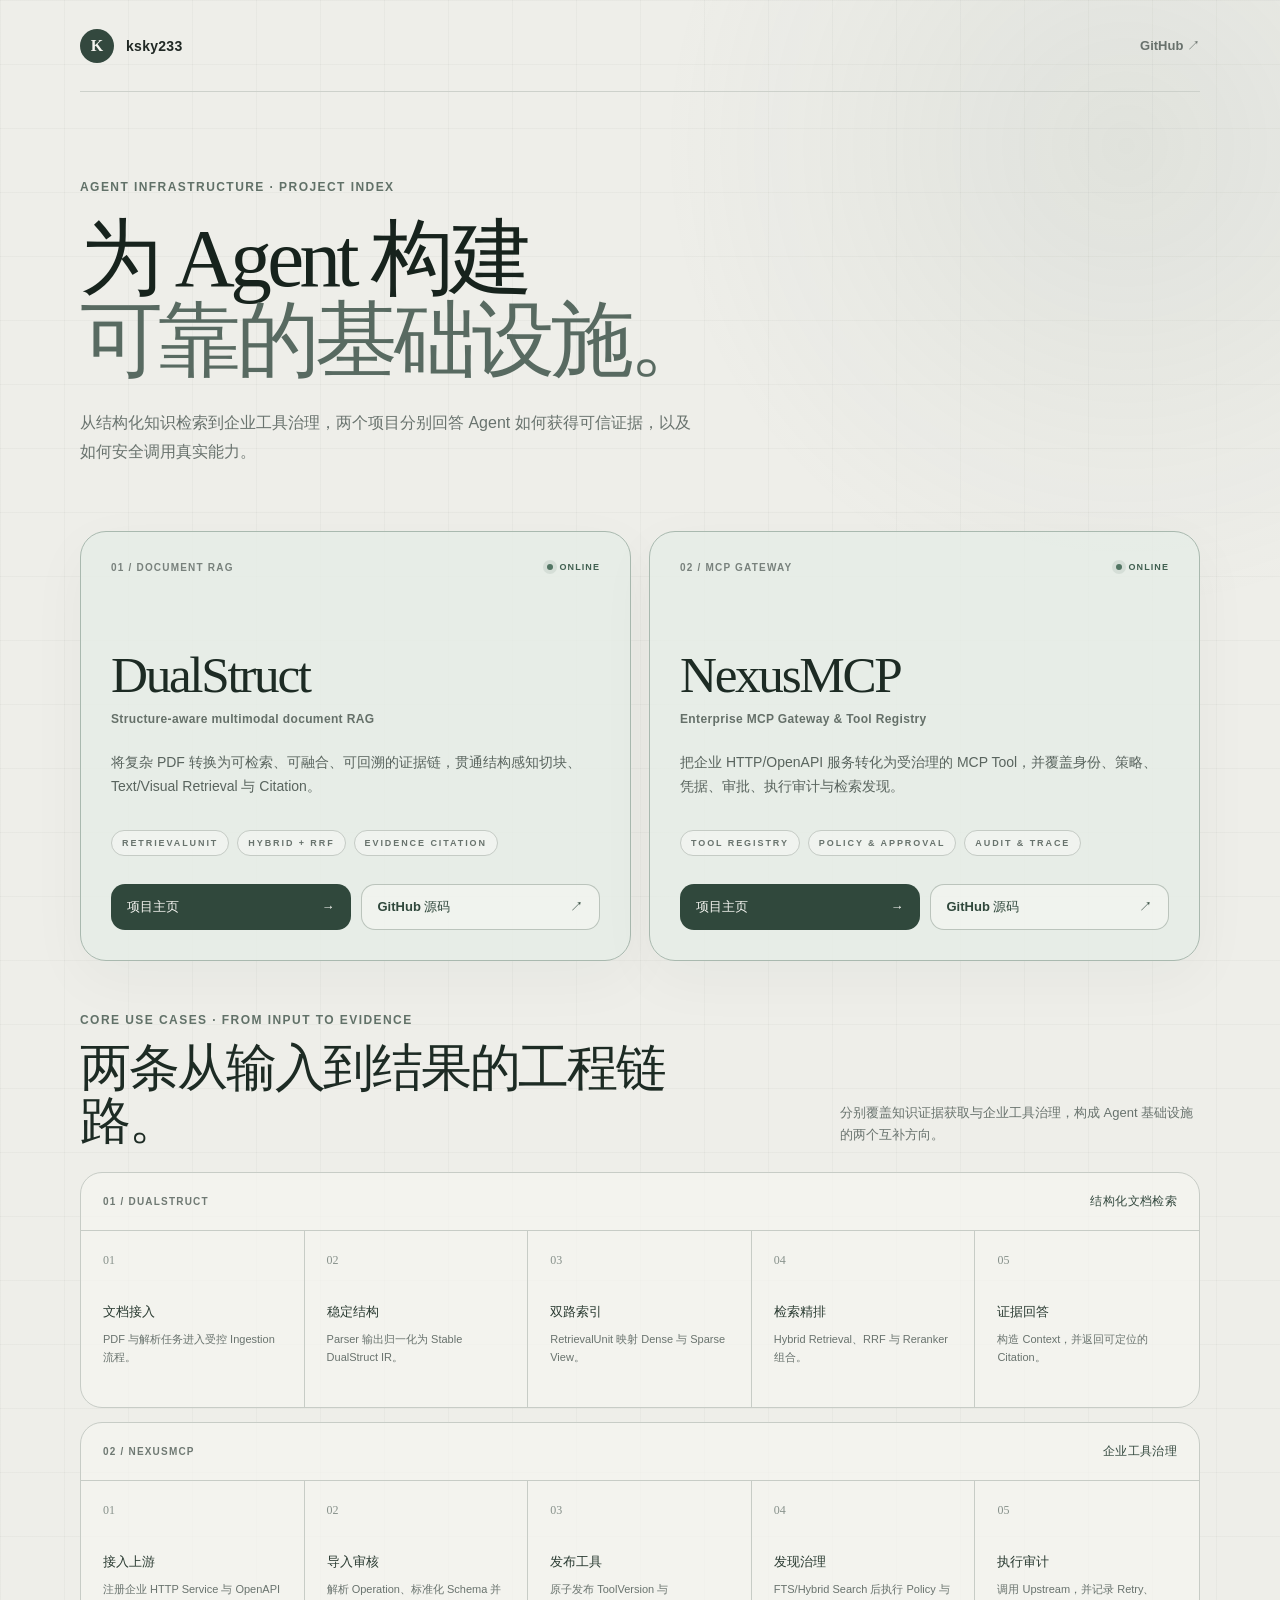
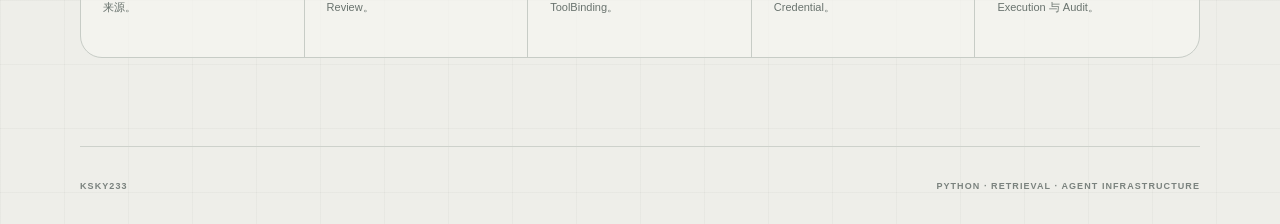
==== index.html @ c390f49a "feat: build Agent infrastructure project landing" ====
<!doctype html>
<html lang="zh-CN">
  <head>
    <meta charset="UTF-8" />
    <meta name="viewport" content="width=device-width, initial-scale=1.0" />
    <meta name="description" content="ksky233 的 Agent Infrastructure 工程项目主页，涵盖结构化知识检索与企业工具治理。" />
    <meta name="theme-color" content="#eeeee9" />
    <meta property="og:title" content="ksky233 · Agent Infrastructure" />
    <meta property="og:description" content="从结构化知识检索到企业工具治理，为 Agent 构建可靠的基础设施。" />
    <meta property="og:type" content="website" />
    <meta property="og:url" content="https://dearloom.me/" />
    <link rel="canonical" href="https://dearloom.me/" />
    <link rel="stylesheet" href="/styles.css" />
    <title>ksky233 · Agent Infrastructure</title>
  </head>
  <body>
    <a class="skip-link" href="#projects">跳转到项目</a>
    <div class="page-shell">
      <header class="site-header">
        <a class="identity" href="/" aria-label="ksky233 首页">
          <span class="identity-mark" aria-hidden="true">K</span>
          <span>ksky233</span>
        </a>
        <a class="quiet-link" href="https://github.com/ksky233" rel="noreferrer" target="_blank">GitHub <span aria-hidden="true">↗</span></a>
      </header>

      <main>
        <section class="hero">
          <p class="eyebrow">AGENT INFRASTRUCTURE · PROJECT INDEX</p>
          <h1>为 Agent 构建<br /><span>可靠的基础设施。</span></h1>
          <p class="hero-copy">从结构化知识检索到企业工具治理，两个项目分别回答 Agent 如何获得可信证据，以及如何安全调用真实能力。</p>
        </section>

        <section id="projects" class="project-grid" aria-label="项目列表">
          <article class="project-card">
            <div class="card-meta">
              <span>01 / DOCUMENT RAG</span>
              <span class="status"><i></i> ONLINE</span>
            </div>
            <div>
              <h2>DualStruct</h2>
              <p class="project-subtitle">Structure-aware multimodal document RAG</p>
              <p class="project-copy">将复杂 PDF 转换为可检索、可融合、可回溯的证据链，贯通结构感知切块、Text/Visual Retrieval 与 Citation。</p>
            </div>
            <ul class="tag-list" aria-label="DualStruct 关键词">
              <li>RetrievalUnit</li>
              <li>Hybrid + RRF</li>
              <li>Evidence Citation</li>
            </ul>
            <div class="project-actions">
              <a class="project-action" href="https://dualstruct.dearloom.me">项目主页 <span aria-hidden="true">→</span></a>
              <a class="project-action project-action-outline" href="https://github.com/ksky233/DualStruct" rel="noreferrer" target="_blank">GitHub 源码 <span aria-hidden="true">↗</span></a>
            </div>
          </article>

          <article class="project-card">
            <div class="card-meta">
              <span>02 / MCP GATEWAY</span>
              <span class="status"><i></i> ONLINE</span>
            </div>
            <div>
              <h2>NexusMCP</h2>
              <p class="project-subtitle">Enterprise MCP Gateway &amp; Tool Registry</p>
              <p class="project-copy">把企业 HTTP/OpenAPI 服务转化为受治理的 MCP Tool，并覆盖身份、策略、凭据、审批、执行审计与检索发现。</p>
            </div>
            <ul class="tag-list" aria-label="NexusMCP 关键词">
              <li>Tool Registry</li>
              <li>Policy &amp; Approval</li>
              <li>Audit &amp; Trace</li>
            </ul>
            <div class="project-actions">
              <a class="project-action" href="https://nexusmcp.dearloom.me">项目主页 <span aria-hidden="true">→</span></a>
              <a class="project-action project-action-outline" href="https://github.com/ksky233/NexusMCP" rel="noreferrer" target="_blank">GitHub 源码 <span aria-hidden="true">↗</span></a>
            </div>
          </article>
        </section>

        <section class="workflow-section" aria-labelledby="workflow-title">
          <div class="workflow-heading">
            <div>
              <p class="eyebrow">CORE USE CASES · FROM INPUT TO EVIDENCE</p>
              <h2 id="workflow-title">两条从输入到结果的工程链路。</h2>
            </div>
            <p>分别覆盖知识证据获取与企业工具治理，构成 Agent 基础设施的两个互补方向。</p>
          </div>

          <article class="workflow-card">
            <div class="workflow-card-header"><span>01 / DUALSTRUCT</span><strong>结构化文档检索</strong></div>
            <ol class="workflow-list">
              <li><span>01</span><strong>文档接入</strong><p>PDF 与解析任务进入受控 Ingestion 流程。</p></li>
              <li><span>02</span><strong>稳定结构</strong><p>Parser 输出归一化为 Stable DualStruct IR。</p></li>
              <li><span>03</span><strong>双路索引</strong><p>RetrievalUnit 映射 Dense 与 Sparse View。</p></li>
              <li><span>04</span><strong>检索精排</strong><p>Hybrid Retrieval、RRF 与 Reranker 组合。</p></li>
              <li><span>05</span><strong>证据回答</strong><p>构造 Context，并返回可定位的 Citation。</p></li>
            </ol>
          </article>

          <article class="workflow-card">
            <div class="workflow-card-header"><span>02 / NEXUSMCP</span><strong>企业工具治理</strong></div>
            <ol class="workflow-list">
              <li><span>01</span><strong>接入上游</strong><p>注册企业 HTTP Service 与 OpenAPI 来源。</p></li>
              <li><span>02</span><strong>导入审核</strong><p>解析 Operation、标准化 Schema 并 Review。</p></li>
              <li><span>03</span><strong>发布工具</strong><p>原子发布 ToolVersion 与 ToolBinding。</p></li>
              <li><span>04</span><strong>发现治理</strong><p>FTS/Hybrid Search 后执行 Policy 与 Credential。</p></li>
              <li><span>05</span><strong>执行审计</strong><p>调用 Upstream，并记录 Retry、Execution 与 Audit。</p></li>
            </ol>
          </article>
        </section>
      </main>

      <footer><span>ksky233</span><span>Python · Retrieval · Agent Infrastructure</span></footer>
    </div>
  </body>
</html>
---- styles.css ----
:root {
  color: #202824;
  background: #eeeee9;
  font-family: Inter, ui-sans-serif, -apple-system, BlinkMacSystemFont, "Segoe UI", sans-serif;
  font-synthesis: none;
  text-rendering: optimizeLegibility;
}

* { box-sizing: border-box; }
html { scroll-behavior: smooth; }

body {
  margin: 0;
  min-width: 320px;
  min-height: 100vh;
  background:
    radial-gradient(circle at 88% 8%, rgba(108, 128, 117, 0.11), transparent 29rem),
    linear-gradient(rgba(40, 53, 46, 0.035) 1px, transparent 1px),
    linear-gradient(90deg, rgba(40, 53, 46, 0.035) 1px, transparent 1px),
    #eeeee9;
  background-size: auto, 4rem 4rem, 4rem 4rem, auto;
}

a { color: inherit; text-decoration: none; }

.skip-link {
  position: fixed;
  top: 12px;
  left: 12px;
  z-index: 10;
  padding: 10px 14px;
  border-radius: 10px;
  color: #f5f5f1;
  background: #30483c;
  transform: translateY(-150%);
  transition: transform 160ms ease;
}

.skip-link:focus { transform: translateY(0); }

.page-shell {
  width: min(1120px, calc(100% - 40px));
  min-height: 100vh;
  margin: 0 auto;
  display: flex;
  flex-direction: column;
}

.site-header {
  min-height: 92px;
  display: flex;
  align-items: center;
  justify-content: space-between;
  border-bottom: 1px solid #cdd1cb;
}

.identity {
  display: inline-flex;
  align-items: center;
  gap: 12px;
  font-size: 14px;
  font-weight: 700;
  letter-spacing: 0.02em;
}

.identity-mark {
  width: 34px;
  height: 34px;
  display: grid;
  place-items: center;
  border-radius: 50%;
  color: #f5f5f0;
  background: #33483e;
  font-family: Georgia, "Times New Roman", serif;
  font-size: 16px;
}

.quiet-link {
  color: #68716c;
  font-size: 13px;
  font-weight: 600;
  transition: color 160ms ease;
}

.quiet-link:hover { color: #263a31; }
main { flex: 1; }
.hero { padding: 88px 0 64px; }

.eyebrow,
.card-meta,
.status,
.tag-list,
footer {
  text-transform: uppercase;
  letter-spacing: 0.12em;
}

.eyebrow {
  margin: 0 0 24px;
  color: #617168;
  font-size: 12px;
  font-weight: 800;
}

h1, h2, p { margin-top: 0; }

h1 {
  max-width: 850px;
  margin-bottom: 28px;
  color: #17231d;
  font-family: Georgia, "Noto Serif SC", "Songti SC", serif;
  font-size: clamp(3rem, 6.5vw, 5.35rem);
  font-weight: 500;
  line-height: 0.98;
  letter-spacing: -0.055em;
}

h1 span { color: #586a61; }

.hero-copy {
  max-width: 620px;
  margin-bottom: 0;
  color: #69736e;
  font-size: 16px;
  line-height: 1.8;
}

.project-grid {
  display: grid;
  grid-template-columns: repeat(2, minmax(0, 1fr));
  gap: 18px;
  padding-bottom: 52px;
}

.project-card {
  min-height: 430px;
  padding: 30px;
  display: flex;
  flex-direction: column;
  border: 1px solid #a9b9af;
  border-radius: 26px;
  background: rgba(230, 237, 231, 0.78);
  box-shadow: 0 18px 60px rgba(32, 46, 39, 0.04);
  transition: transform 180ms ease, border-color 180ms ease, background 180ms ease;
}

.project-card:hover {
  transform: translateY(-3px);
  border-color: #98a69e;
  background: rgba(240, 244, 239, 0.94);
}

.card-meta {
  display: flex;
  align-items: center;
  justify-content: space-between;
  gap: 12px;
  margin-bottom: 72px;
  color: #78817c;
  font-size: 10px;
  font-weight: 800;
}

.status {
  display: inline-flex;
  align-items: center;
  gap: 7px;
  color: #416051;
  font-size: 9px;
  font-weight: 800;
}

.status i {
  width: 6px;
  height: 6px;
  border-radius: 50%;
  background: #527563;
  box-shadow: 0 0 0 4px rgba(82, 117, 99, 0.12);
}

h2 {
  margin-bottom: 8px;
  color: #1d2b24;
  font-family: Georgia, "Times New Roman", serif;
  font-size: clamp(2.1rem, 4vw, 3.4rem);
  font-weight: 500;
  letter-spacing: -0.045em;
}

.project-subtitle {
  margin-bottom: 24px;
  color: #657069;
  font-size: 12px;
  font-weight: 700;
  letter-spacing: 0.03em;
}

.project-copy {
  max-width: 500px;
  margin-bottom: 26px;
  color: #59645e;
  font-size: 14px;
  line-height: 1.75;
}

.tag-list {
  margin: auto 0 28px;
  padding: 0;
  display: flex;
  flex-wrap: wrap;
  gap: 8px;
  list-style: none;
}

.tag-list li {
  padding: 7px 10px;
  border: 1px solid #c5cbc5;
  border-radius: 999px;
  color: #68736d;
  font-size: 9px;
  font-weight: 800;
  background: rgba(250, 250, 247, 0.5);
}

.project-actions {
  display: grid;
  grid-template-columns: 1fr 1fr;
  gap: 10px;
}

.project-action {
  min-height: 46px;
  padding: 0 16px;
  display: flex;
  align-items: center;
  justify-content: space-between;
  border-radius: 14px;
  color: #f5f5f1;
  background: #30483c;
  font-size: 13px;
  font-weight: 700;
  transition: background 160ms ease;
}

.project-action:hover { background: #24382e; }

.project-action-outline {
  border: 1px solid rgba(48, 72, 60, 0.28);
  color: #30483c;
  background: rgba(250, 250, 247, 0.45);
}

.project-action-outline:hover { background: rgba(225, 232, 225, 0.72); }
.error-action { width: min(220px, 100%); }
.workflow-section { padding-bottom: 88px; }

.workflow-heading {
  margin-bottom: 24px;
  display: flex;
  align-items: flex-end;
  justify-content: space-between;
  gap: 48px;
}

.workflow-heading .eyebrow { margin-bottom: 14px; }

.workflow-heading h2 {
  max-width: 650px;
  margin-bottom: 0;
  font-size: clamp(2rem, 4vw, 3.25rem);
  line-height: 1.05;
}

.workflow-heading > p {
  max-width: 360px;
  margin-bottom: 2px;
  color: #69736e;
  font-size: 13px;
  line-height: 1.7;
}

.workflow-card {
  margin-top: 14px;
  overflow: hidden;
  border: 1px solid #c7ccc6;
  border-radius: 22px;
  background: rgba(245, 245, 240, 0.72);
}

.workflow-card-header {
  min-height: 58px;
  padding: 0 22px;
  display: flex;
  align-items: center;
  justify-content: space-between;
  gap: 20px;
  border-bottom: 1px solid #c7ccc6;
  color: #6f7973;
  font-size: 10px;
  font-weight: 800;
  letter-spacing: 0.12em;
}

.workflow-card-header strong {
  color: #33483e;
  font-size: 12px;
  letter-spacing: 0.03em;
}

.workflow-list {
  margin: 0;
  padding: 0;
  display: grid;
  grid-template-columns: repeat(5, minmax(0, 1fr));
  list-style: none;
}

.workflow-list li {
  min-height: 176px;
  padding: 22px;
  border-right: 1px solid #c7ccc6;
}

.workflow-list li:last-child { border-right: 0; }

.workflow-list li > span {
  display: block;
  margin-bottom: 35px;
  color: #88928c;
  font-family: Georgia, "Times New Roman", serif;
  font-size: 12px;
}

.workflow-list li > strong {
  display: block;
  margin-bottom: 9px;
  color: #293a31;
  font-size: 13px;
}

.workflow-list li > p {
  margin-bottom: 0;
  color: #69736e;
  font-size: 11px;
  line-height: 1.65;
}

footer {
  min-height: 78px;
  display: flex;
  align-items: center;
  justify-content: space-between;
  gap: 20px;
  border-top: 1px solid #cdd1cb;
  color: #7a827e;
  font-size: 9px;
  font-weight: 800;
}

@media (max-width: 760px) {
  .page-shell { width: min(100% - 24px, 680px); }
  .site-header { min-height: 76px; }
  .hero { padding: 62px 4px 46px; }
  h1 { font-size: clamp(2.7rem, 14vw, 4.6rem); line-height: 1.02; }
  .project-grid { grid-template-columns: 1fr; padding-bottom: 42px; }
  .project-card { min-height: 390px; padding: 24px; }
  .card-meta { margin-bottom: 54px; }
  .workflow-heading, footer { align-items: flex-start; flex-direction: column; }
  footer { padding: 24px 0; }
  .workflow-section { padding-bottom: 60px; }
  .workflow-heading { gap: 16px; }
  .workflow-list { grid-template-columns: 1fr; }
  .workflow-list li { min-height: auto; padding: 20px; border-right: 0; border-bottom: 1px solid #c7ccc6; }
  .workflow-list li:last-child { border-bottom: 0; }
  .workflow-list li > span { margin-bottom: 16px; }
}

@media (max-width: 460px) {
  .project-actions { grid-template-columns: 1fr; }
}

@media (prefers-reduced-motion: reduce) {
  html { scroll-behavior: auto; }
  *, *::before, *::after { transition-duration: 0.01ms !important; }
}
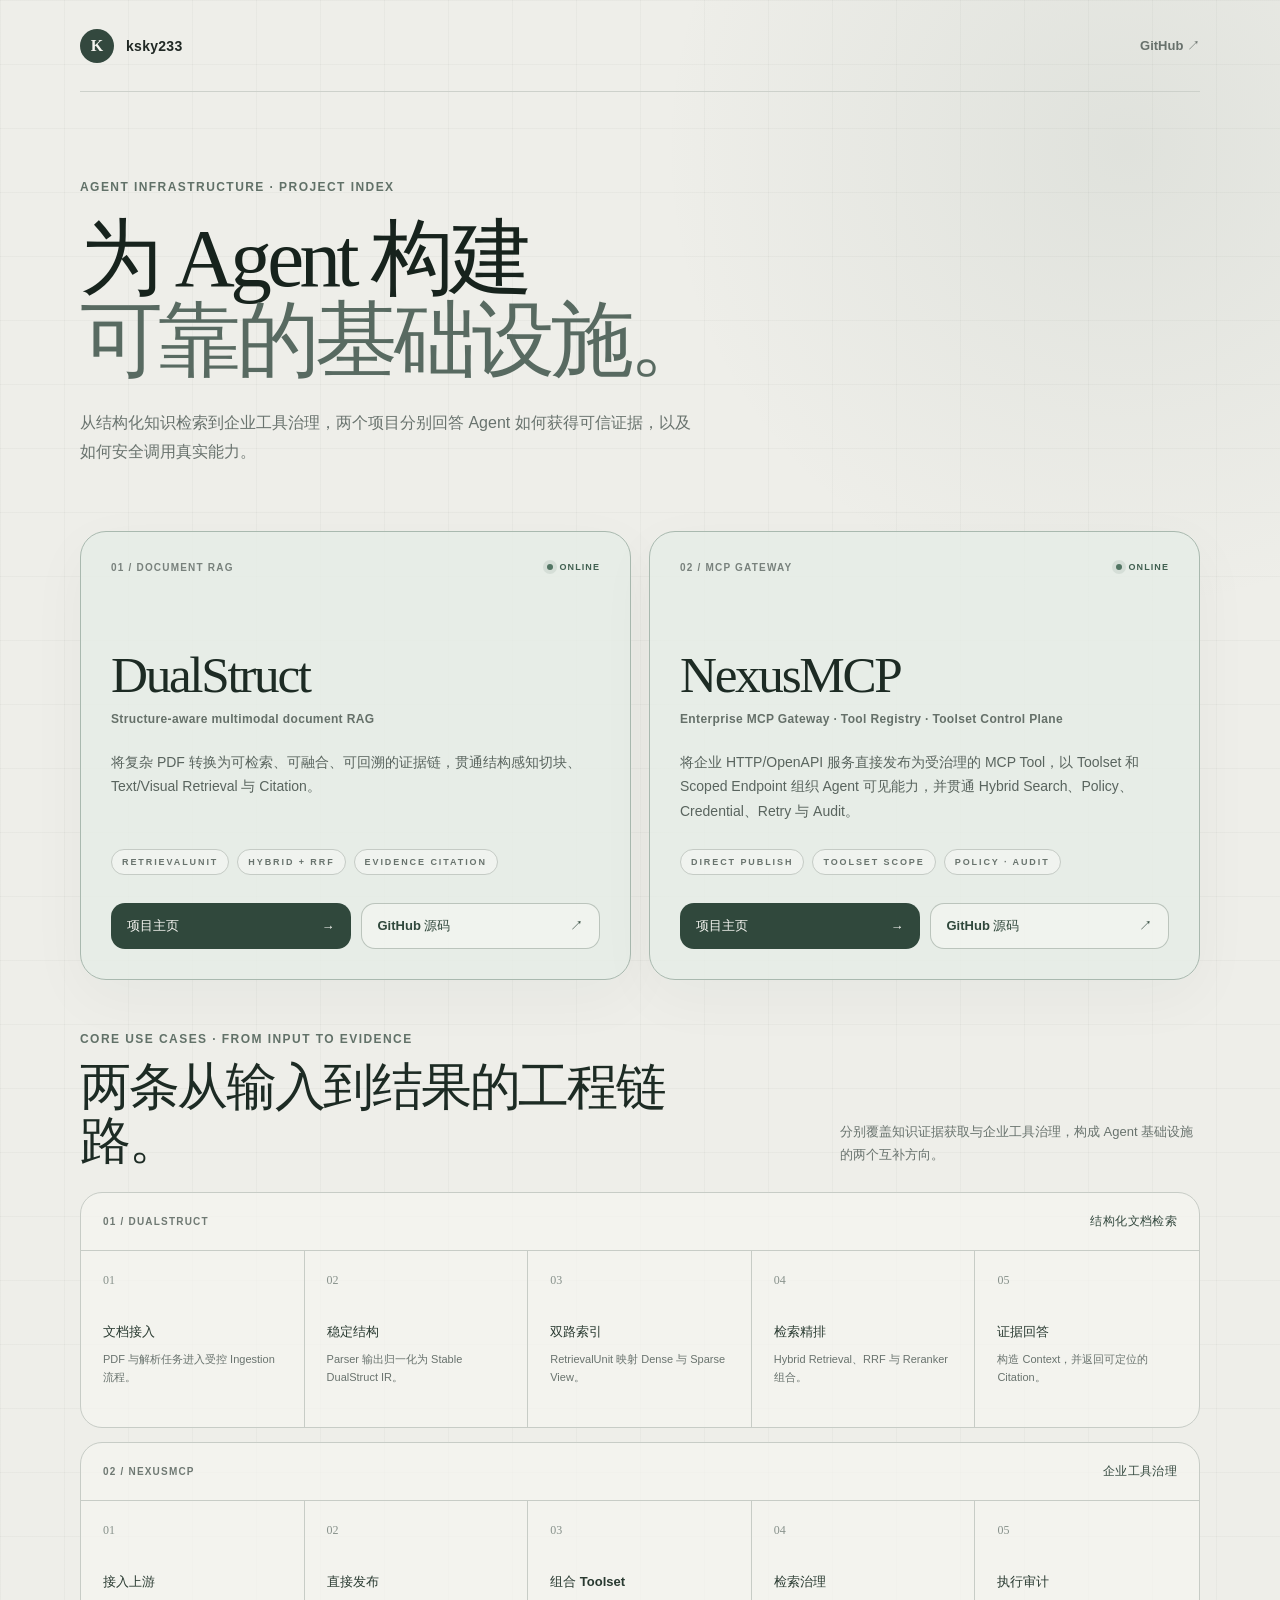
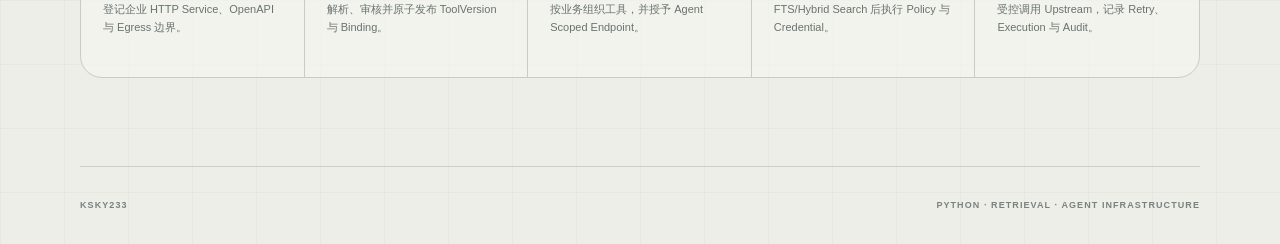
==== commit 48c5bb3d: "content: update NexusMCP project positioning" ====
--- a/index.html
+++ b/index.html
@@ -60,13 +60,13 @@
             </div>
             <div>
               <h2>NexusMCP</h2>
-              <p class="project-subtitle">Enterprise MCP Gateway &amp; Tool Registry</p>
-              <p class="project-copy">把企业 HTTP/OpenAPI 服务转化为受治理的 MCP Tool，并覆盖身份、策略、凭据、审批、执行审计与检索发现。</p>
+              <p class="project-subtitle">Enterprise MCP Gateway · Tool Registry · Toolset Control Plane</p>
+              <p class="project-copy">将企业 HTTP/OpenAPI 服务直接发布为受治理的 MCP Tool，以 Toolset 和 Scoped Endpoint 组织 Agent 可见能力，并贯通 Hybrid Search、Policy、Credential、Retry 与 Audit。</p>
             </div>
             <ul class="tag-list" aria-label="NexusMCP 关键词">
-              <li>Tool Registry</li>
-              <li>Policy &amp; Approval</li>
-              <li>Audit &amp; Trace</li>
+              <li>Direct Publish</li>
+              <li>Toolset Scope</li>
+              <li>Policy · Audit</li>
             </ul>
             <div class="project-actions">
               <a class="project-action" href="https://nexusmcp.dearloom.me">项目主页 <span aria-hidden="true">→</span></a>
@@ -98,11 +98,11 @@
           <article class="workflow-card">
             <div class="workflow-card-header"><span>02 / NEXUSMCP</span><strong>企业工具治理</strong></div>
             <ol class="workflow-list">
-              <li><span>01</span><strong>接入上游</strong><p>注册企业 HTTP Service 与 OpenAPI 来源。</p></li>
-              <li><span>02</span><strong>导入审核</strong><p>解析 Operation、标准化 Schema 并 Review。</p></li>
-              <li><span>03</span><strong>发布工具</strong><p>原子发布 ToolVersion 与 ToolBinding。</p></li>
-              <li><span>04</span><strong>发现治理</strong><p>FTS/Hybrid Search 后执行 Policy 与 Credential。</p></li>
-              <li><span>05</span><strong>执行审计</strong><p>调用 Upstream，并记录 Retry、Execution 与 Audit。</p></li>
+              <li><span>01</span><strong>接入上游</strong><p>登记企业 HTTP Service、OpenAPI 与 Egress 边界。</p></li>
+              <li><span>02</span><strong>直接发布</strong><p>解析、审核并原子发布 ToolVersion 与 Binding。</p></li>
+              <li><span>03</span><strong>组合 Toolset</strong><p>按业务组织工具，并授予 Agent Scoped Endpoint。</p></li>
+              <li><span>04</span><strong>检索治理</strong><p>FTS/Hybrid Search 后执行 Policy 与 Credential。</p></li>
+              <li><span>05</span><strong>执行审计</strong><p>受控调用 Upstream，记录 Retry、Execution 与 Audit。</p></li>
             </ol>
           </article>
         </section>
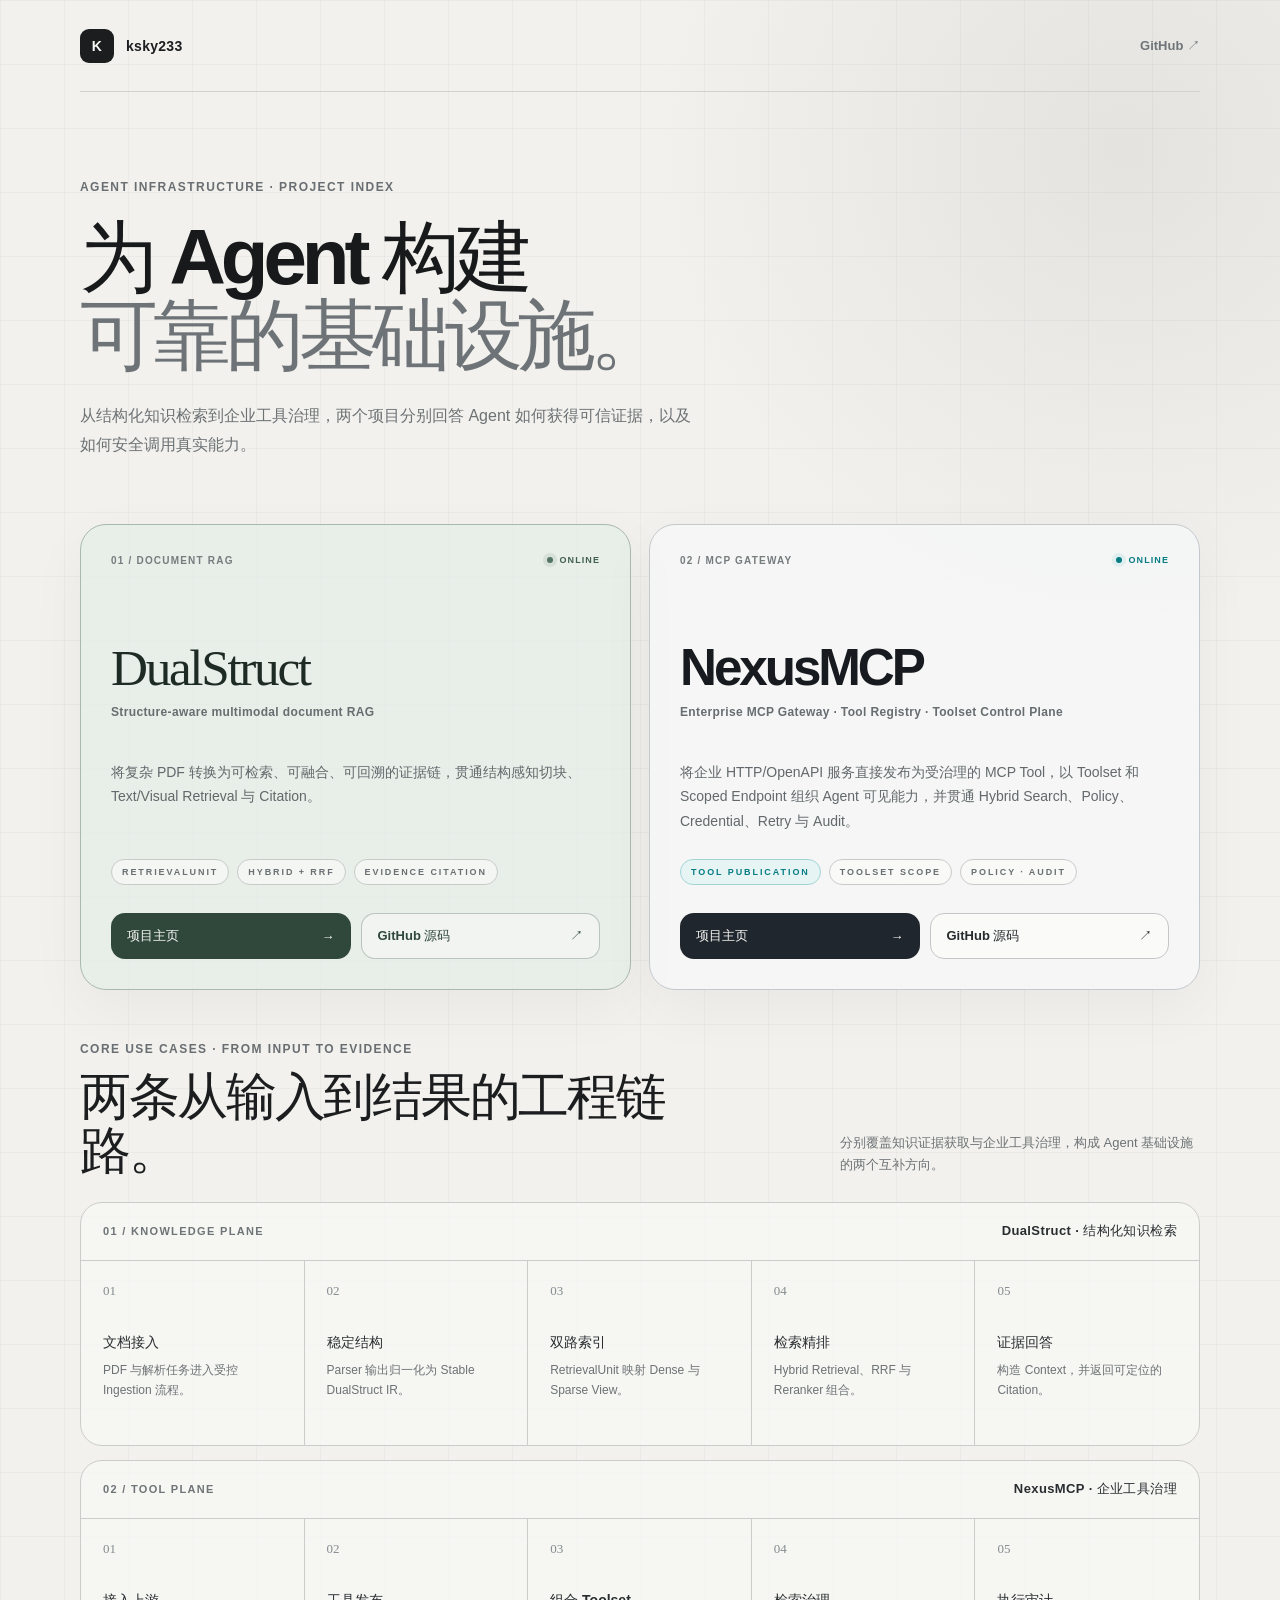
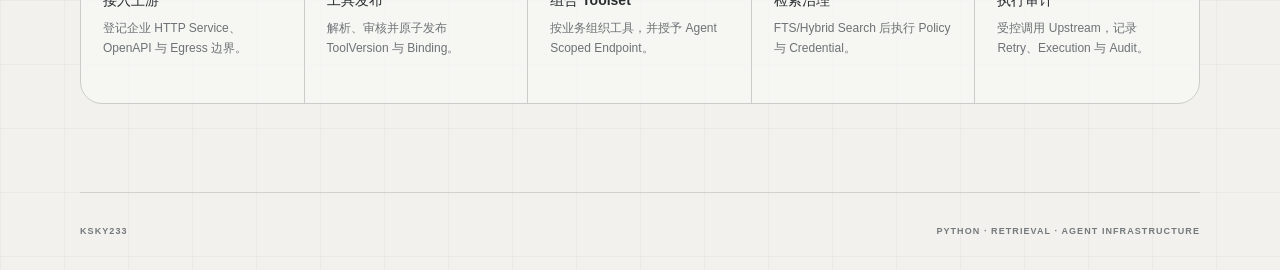
==== commit e594a63f: "style: distinguish portfolio and project identities" ====
--- a/index.html
+++ b/index.html
@@ -10,14 +10,14 @@
     <meta property="og:type" content="website" />
     <meta property="og:url" content="https://dearloom.me/" />
     <link rel="canonical" href="https://dearloom.me/" />
-    <link rel="stylesheet" href="/styles.css" />
+    <link rel="stylesheet" href="./styles.css" />
     <title>ksky233 · Agent Infrastructure</title>
   </head>
   <body>
     <a class="skip-link" href="#projects">跳转到项目</a>
     <div class="page-shell">
       <header class="site-header">
-        <a class="identity" href="/" aria-label="ksky233 首页">
+        <a class="identity" href="./" aria-label="ksky233 首页">
           <span class="identity-mark" aria-hidden="true">K</span>
           <span>ksky233</span>
         </a>
@@ -32,7 +32,7 @@
         </section>
 
         <section id="projects" class="project-grid" aria-label="项目列表">
-          <article class="project-card">
+          <article class="project-card dualstruct-card">
             <div class="card-meta">
               <span>01 / DOCUMENT RAG</span>
               <span class="status"><i></i> ONLINE</span>
@@ -53,7 +53,7 @@
             </div>
           </article>
 
-          <article class="project-card">
+          <article class="project-card nexusmcp-card">
             <div class="card-meta">
               <span>02 / MCP GATEWAY</span>
               <span class="status"><i></i> ONLINE</span>
@@ -64,7 +64,7 @@
               <p class="project-copy">将企业 HTTP/OpenAPI 服务直接发布为受治理的 MCP Tool，以 Toolset 和 Scoped Endpoint 组织 Agent 可见能力，并贯通 Hybrid Search、Policy、Credential、Retry 与 Audit。</p>
             </div>
             <ul class="tag-list" aria-label="NexusMCP 关键词">
-              <li>Direct Publish</li>
+              <li>Tool Publication</li>
               <li>Toolset Scope</li>
               <li>Policy · Audit</li>
             </ul>
@@ -85,7 +85,7 @@
           </div>
 
           <article class="workflow-card">
-            <div class="workflow-card-header"><span>01 / DUALSTRUCT</span><strong>结构化文档检索</strong></div>
+            <div class="workflow-card-header"><span>01 / KNOWLEDGE PLANE</span><strong>DualStruct · 结构化知识检索</strong></div>
             <ol class="workflow-list">
               <li><span>01</span><strong>文档接入</strong><p>PDF 与解析任务进入受控 Ingestion 流程。</p></li>
               <li><span>02</span><strong>稳定结构</strong><p>Parser 输出归一化为 Stable DualStruct IR。</p></li>
@@ -96,10 +96,10 @@
           </article>
 
           <article class="workflow-card">
-            <div class="workflow-card-header"><span>02 / NEXUSMCP</span><strong>企业工具治理</strong></div>
+            <div class="workflow-card-header"><span>02 / TOOL PLANE</span><strong>NexusMCP · 企业工具治理</strong></div>
             <ol class="workflow-list">
               <li><span>01</span><strong>接入上游</strong><p>登记企业 HTTP Service、OpenAPI 与 Egress 边界。</p></li>
-              <li><span>02</span><strong>直接发布</strong><p>解析、审核并原子发布 ToolVersion 与 Binding。</p></li>
+              <li><span>02</span><strong>工具发布</strong><p>解析、审核并原子发布 ToolVersion 与 Binding。</p></li>
               <li><span>03</span><strong>组合 Toolset</strong><p>按业务组织工具，并授予 Agent Scoped Endpoint。</p></li>
               <li><span>04</span><strong>检索治理</strong><p>FTS/Hybrid Search 后执行 Policy 与 Credential。</p></li>
               <li><span>05</span><strong>执行审计</strong><p>受控调用 Upstream，记录 Retry、Execution 与 Audit。</p></li>
--- a/styles.css
+++ b/styles.css
@@ -1,6 +1,6 @@
 :root {
-  color: #202824;
-  background: #eeeee9;
+  color: #1b1d1f;
+  background: #f2f1ed;
   font-family: Inter, ui-sans-serif, -apple-system, BlinkMacSystemFont, "Segoe UI", sans-serif;
   font-synthesis: none;
   text-rendering: optimizeLegibility;
@@ -14,10 +14,10 @@
   min-width: 320px;
   min-height: 100vh;
   background:
-    radial-gradient(circle at 88% 8%, rgba(108, 128, 117, 0.11), transparent 29rem),
-    linear-gradient(rgba(40, 53, 46, 0.035) 1px, transparent 1px),
-    linear-gradient(90deg, rgba(40, 53, 46, 0.035) 1px, transparent 1px),
-    #eeeee9;
+    radial-gradient(circle at 88% 8%, rgba(28, 32, 35, 0.065), transparent 30rem),
+    linear-gradient(rgba(26, 29, 31, 0.032) 1px, transparent 1px),
+    linear-gradient(90deg, rgba(26, 29, 31, 0.032) 1px, transparent 1px),
+    #f2f1ed;
   background-size: auto, 4rem 4rem, 4rem 4rem, auto;
 }
 
@@ -30,8 +30,8 @@
   z-index: 10;
   padding: 10px 14px;
   border-radius: 10px;
-  color: #f5f5f1;
-  background: #30483c;
+  color: #f7f7f4;
+  background: #1b1d1f;
   transform: translateY(-150%);
   transition: transform 160ms ease;
 }
@@ -51,7 +51,7 @@
   display: flex;
   align-items: center;
   justify-content: space-between;
-  border-bottom: 1px solid #cdd1cb;
+  border-bottom: 1px solid #d2d1cc;
 }
 
 .identity {
@@ -68,21 +68,21 @@
   height: 34px;
   display: grid;
   place-items: center;
-  border-radius: 50%;
-  color: #f5f5f0;
-  background: #33483e;
-  font-family: Georgia, "Times New Roman", serif;
-  font-size: 16px;
+  border-radius: 9px;
+  color: #f7f7f4;
+  background: #1b1d1f;
+  font-size: 14px;
+  font-weight: 800;
 }
 
 .quiet-link {
-  color: #68716c;
+  color: #707579;
   font-size: 13px;
   font-weight: 600;
   transition: color 160ms ease;
 }
 
-.quiet-link:hover { color: #263a31; }
+.quiet-link:hover { color: #17191b; }
 main { flex: 1; }
 .hero { padding: 88px 0 64px; }
 
@@ -97,7 +97,7 @@
 
 .eyebrow {
   margin: 0 0 24px;
-  color: #617168;
+  color: #696e72;
   font-size: 12px;
   font-weight: 800;
 }
@@ -107,20 +107,19 @@
 h1 {
   max-width: 850px;
   margin-bottom: 28px;
-  color: #17231d;
-  font-family: Georgia, "Noto Serif SC", "Songti SC", serif;
-  font-size: clamp(3rem, 6.5vw, 5.35rem);
-  font-weight: 500;
-  line-height: 0.98;
-  letter-spacing: -0.055em;
-}
-
-h1 span { color: #586a61; }
+  color: #17191b;
+  font-size: clamp(3rem, 6.1vw, 5.15rem);
+  font-weight: 680;
+  line-height: 1;
+  letter-spacing: -0.065em;
+}
+
+h1 span { color: #6d7377; }
 
 .hero-copy {
   max-width: 620px;
   margin-bottom: 0;
-  color: #69736e;
+  color: #6d7275;
   font-size: 16px;
   line-height: 1.8;
 }
@@ -133,21 +132,43 @@
 }
 
 .project-card {
+  position: relative;
   min-height: 430px;
   padding: 30px;
   display: flex;
   flex-direction: column;
-  border: 1px solid #a9b9af;
+  overflow: hidden;
+  border: 1px solid #c9c9c5;
   border-radius: 26px;
-  background: rgba(230, 237, 231, 0.78);
-  box-shadow: 0 18px 60px rgba(32, 46, 39, 0.04);
+  background: rgba(248, 248, 245, 0.78);
+  box-shadow: 0 18px 60px rgba(24, 27, 29, 0.045);
   transition: transform 180ms ease, border-color 180ms ease, background 180ms ease;
 }
 
 .project-card:hover {
   transform: translateY(-3px);
-  border-color: #98a69e;
+  border-color: #aeb1b2;
+  background: rgba(250, 250, 248, 0.95);
+}
+
+.dualstruct-card {
+  border-color: #a9b9af;
+  background: rgba(230, 237, 231, 0.78);
+}
+
+.dualstruct-card:hover {
+  border-color: #8fa397;
   background: rgba(240, 244, 239, 0.94);
+}
+
+.nexusmcp-card {
+  border-color: #c4c9cd;
+  background: rgba(245, 247, 247, 0.9);
+}
+
+.nexusmcp-card:hover {
+  border-color: #aeb6bc;
+  background: #fafbfa;
 }
 
 .card-meta {
@@ -156,7 +177,7 @@
   justify-content: space-between;
   gap: 12px;
   margin-bottom: 72px;
-  color: #78817c;
+  color: #767b7e;
   font-size: 10px;
   font-weight: 800;
 }
@@ -165,7 +186,7 @@
   display: inline-flex;
   align-items: center;
   gap: 7px;
-  color: #416051;
+  color: #666c70;
   font-size: 9px;
   font-weight: 800;
 }
@@ -174,22 +195,35 @@
   width: 6px;
   height: 6px;
   border-radius: 50%;
-  background: #527563;
-  box-shadow: 0 0 0 4px rgba(82, 117, 99, 0.12);
+  background: #70777c;
+  box-shadow: 0 0 0 4px rgba(112, 119, 124, 0.11);
 }
 
 h2 {
   margin-bottom: 8px;
+  color: #1b1d1f;
+  font-size: clamp(2.1rem, 4vw, 3.4rem);
+  font-weight: 650;
+  letter-spacing: -0.045em;
+}
+
+.dualstruct-card h2 {
   color: #1d2b24;
   font-family: Georgia, "Times New Roman", serif;
-  font-size: clamp(2.1rem, 4vw, 3.4rem);
   font-weight: 500;
-  letter-spacing: -0.045em;
+}
+
+.nexusmcp-card h2 {
+  color: #171a1f;
+  font-family: Inter, ui-sans-serif, -apple-system, BlinkMacSystemFont, "Segoe UI", sans-serif;
+  font-weight: 720;
+  letter-spacing: -0.06em;
 }
 
 .project-subtitle {
+  min-height: 2.6em;
   margin-bottom: 24px;
-  color: #657069;
+  color: #676d70;
   font-size: 12px;
   font-weight: 700;
   letter-spacing: 0.03em;
@@ -198,7 +232,7 @@
 .project-copy {
   max-width: 500px;
   margin-bottom: 26px;
-  color: #59645e;
+  color: #62686b;
   font-size: 14px;
   line-height: 1.75;
 }
@@ -214,12 +248,12 @@
 
 .tag-list li {
   padding: 7px 10px;
-  border: 1px solid #c5cbc5;
+  border: 1px solid #c9cbca;
   border-radius: 999px;
-  color: #68736d;
+  color: #696f72;
   font-size: 9px;
   font-weight: 800;
-  background: rgba(250, 250, 247, 0.5);
+  background: rgba(252, 252, 250, 0.62);
 }
 
 .project-actions {
@@ -235,22 +269,35 @@
   align-items: center;
   justify-content: space-between;
   border-radius: 14px;
-  color: #f5f5f1;
-  background: #30483c;
+  color: #f7f7f4;
+  background: #1b1d1f;
   font-size: 13px;
   font-weight: 700;
   transition: background 160ms ease;
 }
 
-.project-action:hover { background: #24382e; }
+.project-action:hover { background: #090a0b; }
 
 .project-action-outline {
-  border: 1px solid rgba(48, 72, 60, 0.28);
-  color: #30483c;
-  background: rgba(250, 250, 247, 0.45);
-}
-
-.project-action-outline:hover { background: rgba(225, 232, 225, 0.72); }
+  border: 1px solid #c4c7c8;
+  color: #272b2e;
+  background: rgba(252, 252, 250, 0.7);
+}
+
+.project-action-outline:hover { background: #e9eae8; }
+
+.dualstruct-card .status { color: #416051; }
+.dualstruct-card .status i { background: #527563; box-shadow: 0 0 0 4px rgba(82, 117, 99, 0.12); }
+.dualstruct-card .project-action:not(.project-action-outline) { background: #30483c; }
+.dualstruct-card .project-action:not(.project-action-outline):hover { background: #24382e; }
+.dualstruct-card .project-action-outline { border-color: rgba(48, 72, 60, 0.28); color: #30483c; background: rgba(250, 250, 247, 0.5); }
+.dualstruct-card .project-action-outline:hover { background: rgba(225, 232, 225, 0.72); }
+
+.nexusmcp-card .status { color: #087d84; }
+.nexusmcp-card .status i { background: #087d84; box-shadow: 0 0 0 4px rgba(155, 211, 214, 0.24); }
+.nexusmcp-card .tag-list li:first-child { border-color: #a2d4d6; color: #087d84; background: #e7f4f4; }
+.nexusmcp-card .project-action:not(.project-action-outline) { background: #20262d; }
+.nexusmcp-card .project-action:not(.project-action-outline):hover { background: #111419; }
 .error-action { width: min(220px, 100%); }
 .workflow-section { padding-bottom: 88px; }
 
@@ -274,7 +321,7 @@
 .workflow-heading > p {
   max-width: 360px;
   margin-bottom: 2px;
-  color: #69736e;
+  color: #6d7275;
   font-size: 13px;
   line-height: 1.7;
 }
@@ -282,9 +329,9 @@
 .workflow-card {
   margin-top: 14px;
   overflow: hidden;
-  border: 1px solid #c7ccc6;
+  border: 1px solid #cccdca;
   border-radius: 22px;
-  background: rgba(245, 245, 240, 0.72);
+  background: rgba(248, 248, 245, 0.78);
 }
 
 .workflow-card-header {
@@ -294,16 +341,16 @@
   align-items: center;
   justify-content: space-between;
   gap: 20px;
-  border-bottom: 1px solid #c7ccc6;
-  color: #6f7973;
-  font-size: 10px;
+  border-bottom: 1px solid #cccdca;
+  color: #6f7477;
+  font-size: 11px;
   font-weight: 800;
   letter-spacing: 0.12em;
 }
 
 .workflow-card-header strong {
-  color: #33483e;
-  font-size: 12px;
+  color: #292d30;
+  font-size: 13px;
   letter-spacing: 0.03em;
 }
 
@@ -316,9 +363,9 @@
 }
 
 .workflow-list li {
-  min-height: 176px;
+  min-height: 184px;
   padding: 22px;
-  border-right: 1px solid #c7ccc6;
+  border-right: 1px solid #cccdca;
 }
 
 .workflow-list li:last-child { border-right: 0; }
@@ -326,22 +373,22 @@
 .workflow-list li > span {
   display: block;
   margin-bottom: 35px;
-  color: #88928c;
+  color: #858b8f;
   font-family: Georgia, "Times New Roman", serif;
-  font-size: 12px;
+  font-size: 13px;
 }
 
 .workflow-list li > strong {
   display: block;
   margin-bottom: 9px;
-  color: #293a31;
-  font-size: 13px;
+  color: #292d30;
+  font-size: 14px;
 }
 
 .workflow-list li > p {
   margin-bottom: 0;
-  color: #69736e;
-  font-size: 11px;
+  color: #6d7275;
+  font-size: 12px;
   line-height: 1.65;
 }
 
@@ -351,8 +398,8 @@
   align-items: center;
   justify-content: space-between;
   gap: 20px;
-  border-top: 1px solid #cdd1cb;
-  color: #7a827e;
+  border-top: 1px solid #d2d1cc;
+  color: #74797c;
   font-size: 9px;
   font-weight: 800;
 }
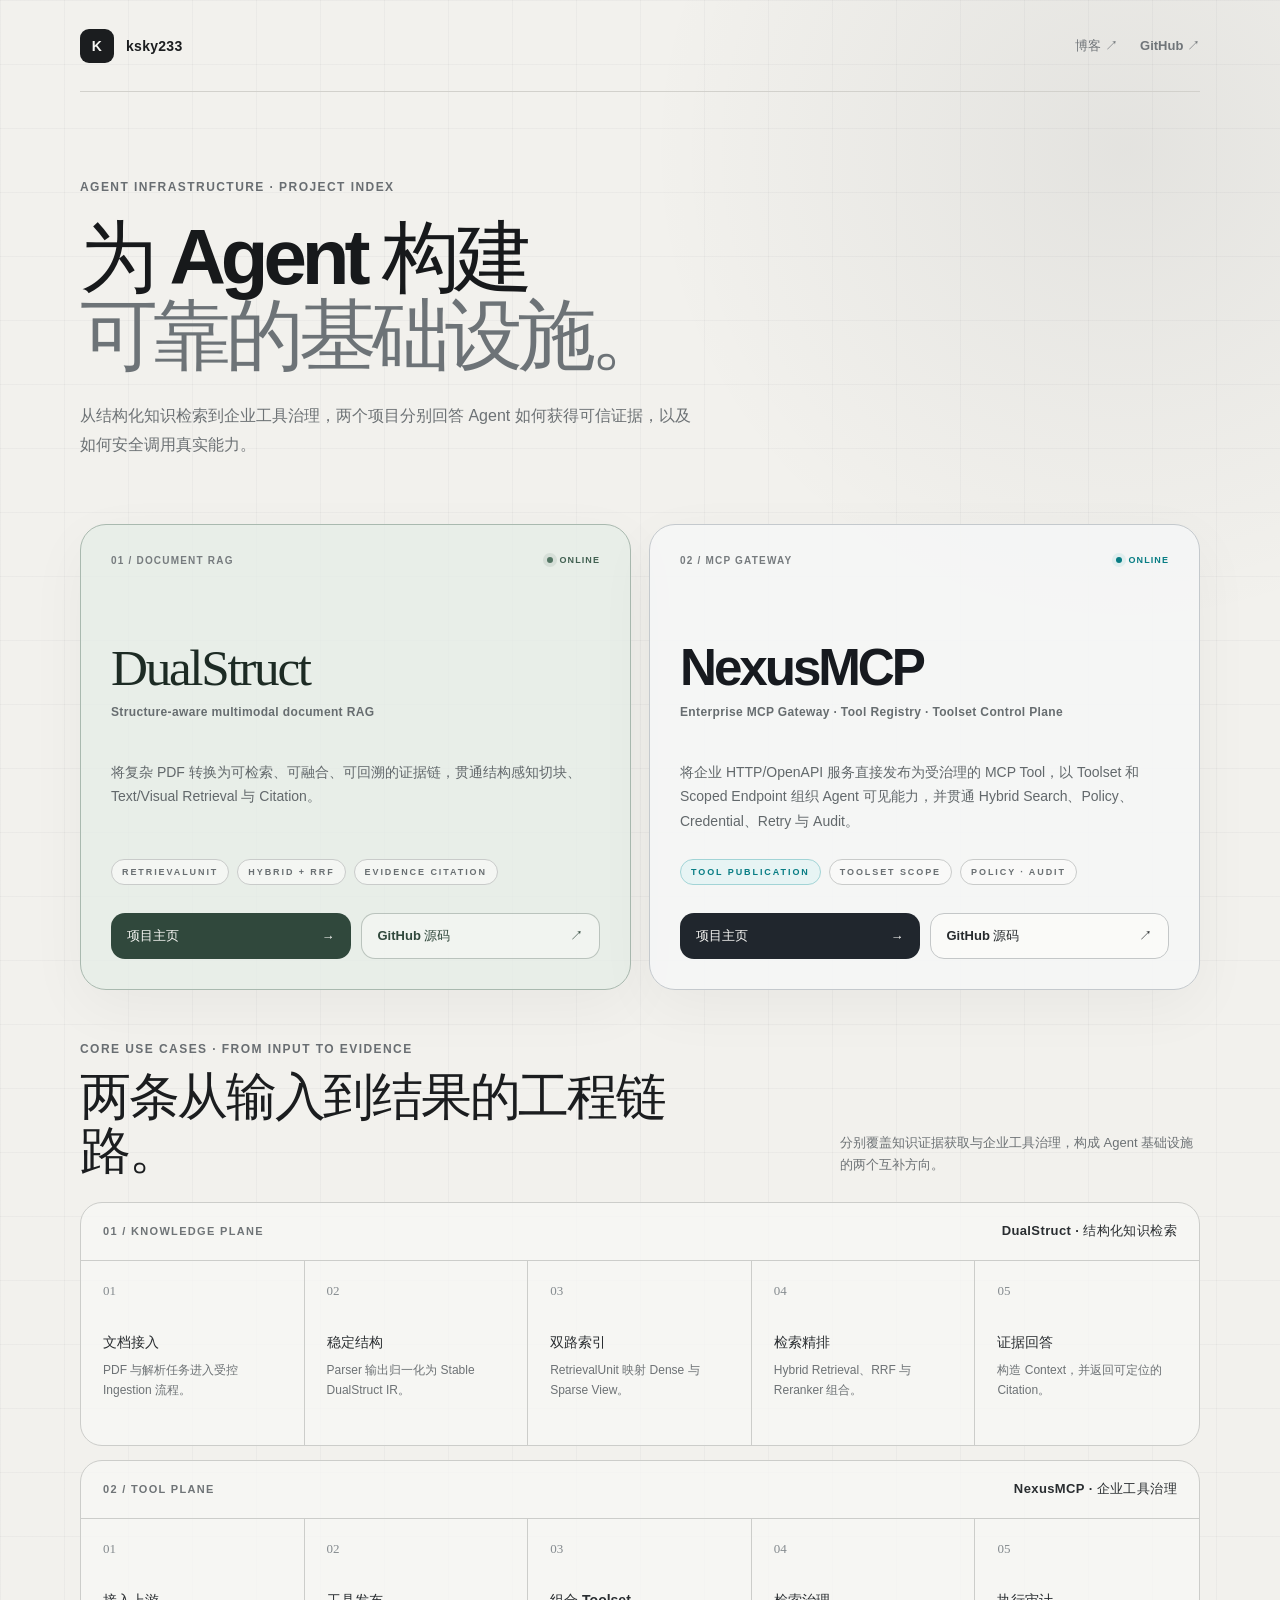
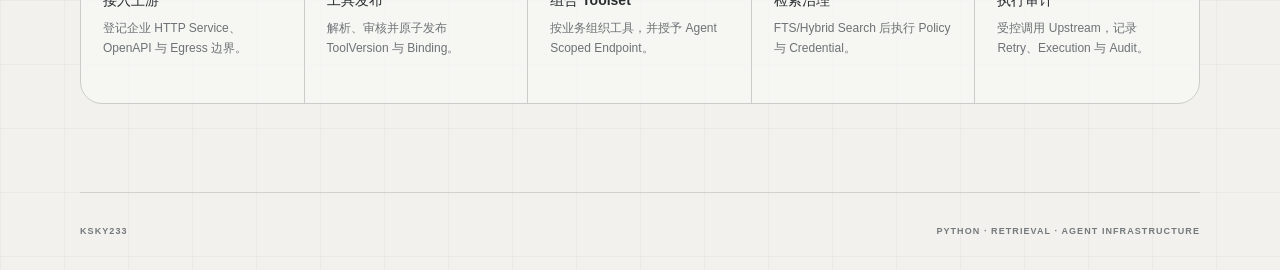
==== commit 9774ef73: "feat: add blog entry to homepage" ====
--- a/index.html
+++ b/index.html
@@ -21,7 +21,10 @@
           <span class="identity-mark" aria-hidden="true">K</span>
           <span>ksky233</span>
         </a>
-        <a class="quiet-link" href="https://github.com/ksky233" rel="noreferrer" target="_blank">GitHub <span aria-hidden="true">↗</span></a>
+        <nav class="site-nav" aria-label="站点导航">
+          <a class="quiet-link" href="https://blog.dearloom.me" rel="noreferrer" target="_blank">博客 <span aria-hidden="true">↗</span></a>
+          <a class="quiet-link" href="https://github.com/ksky233" rel="noreferrer" target="_blank">GitHub <span aria-hidden="true">↗</span></a>
+        </nav>
       </header>
 
       <main>
--- a/styles.css
+++ b/styles.css
@@ -73,6 +73,12 @@
   background: #1b1d1f;
   font-size: 14px;
   font-weight: 800;
+}
+
+.site-nav {
+  display: flex;
+  align-items: center;
+  gap: 22px;
 }
 
 .quiet-link {
